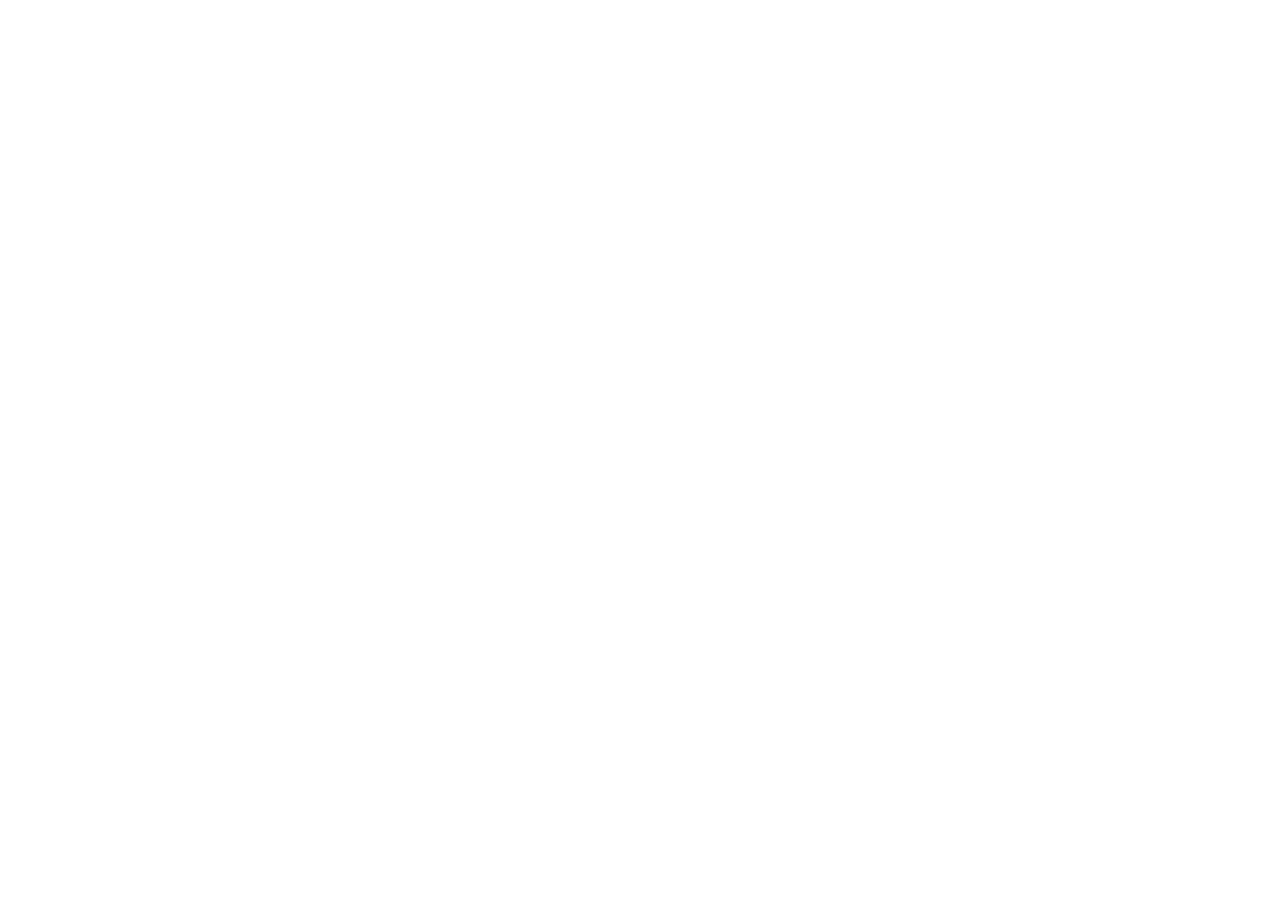
==== index.html @ e2520fad "added the html and css file" ====
<!DOCTYPE html>
<html lang="en">
<head>
    <meta charset="UTF-8">
    <meta name="viewport" content="width=device-width, initial-scale=1.0">
    <title>Influencer Gear page</title>
</head>
<body>
    <header>

    </header>
    <main>

    </main>
    <footer>
        
    </footer>
    
</body>
</html>
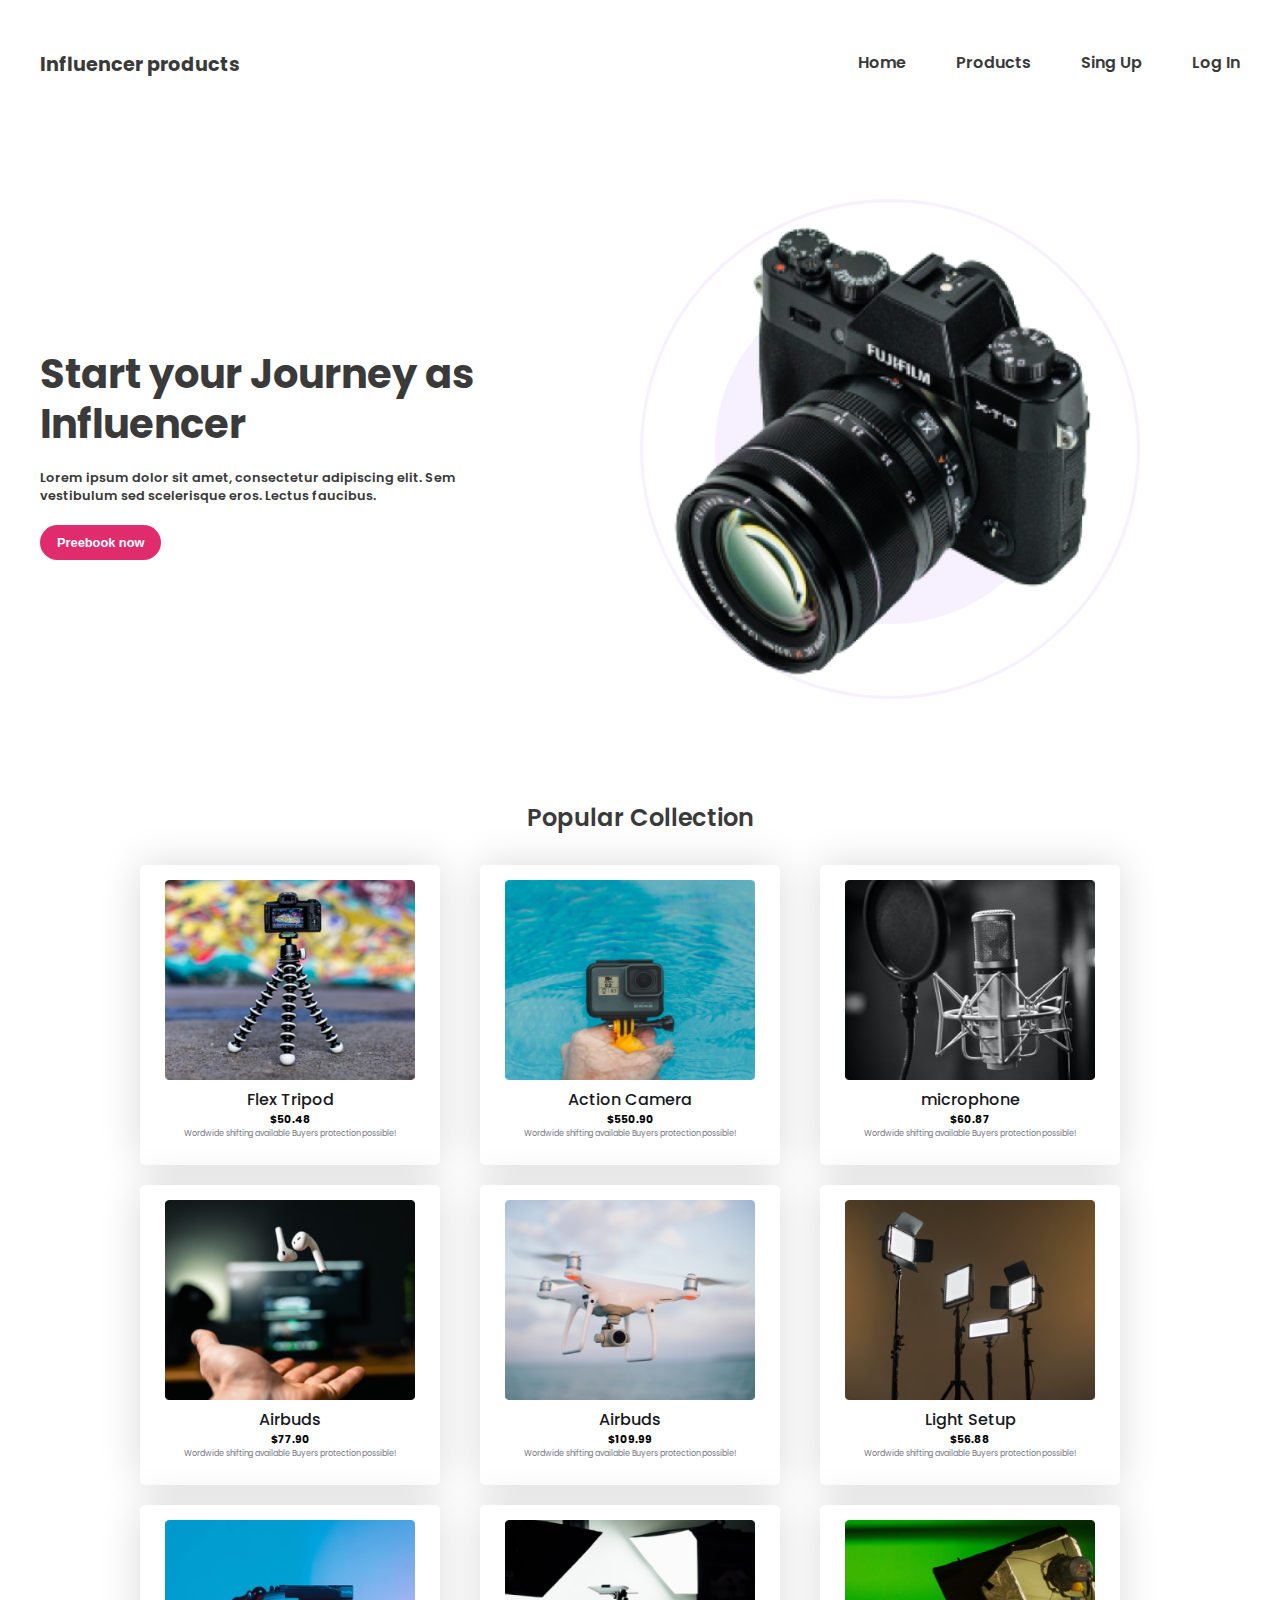
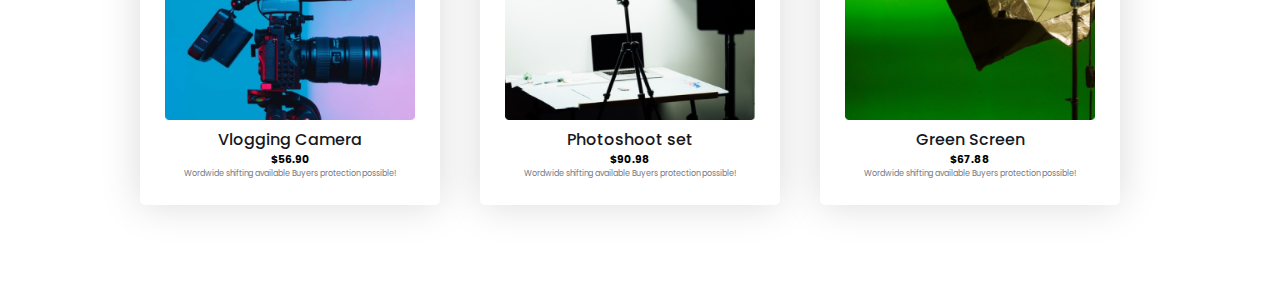
==== commit 37342dd0: "added the nav,header part,collection product part style and mobile device respons" ====
--- a/index.html
+++ b/index.html
@@ -4,16 +4,121 @@
     <meta charset="UTF-8">
     <meta name="viewport" content="width=device-width, initial-scale=1.0">
     <title>Influencer Gear page</title>
+    <link rel="stylesheet" href="./styles/style.css">
 </head>
 <body>
-    <header>
+    <header class="header">
+        <nav class="nav">
+            <h3 class="nav-title">Influencer products</h3>
+            <ul class="navbar">
+                <li class="nav-item"><a href="" class="link-item">Home</a></li>
+                <li class="nav-item"><a href="" class="link-item">Products</a></li>
+                <li class="nav-item"><a href="" class="link-item">Sing Up</a></li>
+                <li class="nav-item"><a href="" class="link-item">Log In</a></li>
+            </ul>
+
+        </nav>
+        <section class="journey-container">
+            <div class="journey-content">
+                <h2 class="journey-title">Start your Journey as 
+                    Influencer</h2>
+                <p class="journey-description">Lorem ipsum dolor sit amet, consectetur adipiscing elit. Sem<br> vestibulum sed scelerisque eros. Lectus faucibus.</p>
+                <button class="btn-primary">Preebook now</button>
+
+            </div>
+            <div class="camera-pic">
+                <img src="./images/main-camera.png">
+
+            </div>
+        </section>
 
     </header>
     <main>
+        <section class="collection">
+            <h3 class="title">Popular Collection</h3>
+            <div class="collection-pic">
+            <div class="image">
+                <img src="./images/tripod.png">
+                <h4 class="image-title">Flex Tripod</h4>
+                <h6 class="amount">$50.48</h6>
+                <p class="image-description">Wordwide shifting available
+                    Buyers protection possible!</p>
+
+            </div>
+            <div class="image">
+                <img src="./images/action.png">
+                <h4 class="image-title">Action Camera</h4>
+                <h6 class="amount">$550.90</h6>
+                <p class="image-description">Wordwide shifting available
+                    Buyers protection possible!</p>
+
+            </div>
+            <div class="image">
+                <img src="./images/mic.png">
+                <h4 class="image-title">microphone</h4>
+                <h6 class="amount">$60.87</h6>
+                <p class="image-description">Wordwide shifting available
+                    Buyers protection possible!</p>
+
+            </div>
+            <div class="image">
+                <img src="./images/airpod.png">
+                <h4 class="image-title">Airbuds</h4>
+                <h6 class="amount">$77.90</h6>
+                <p class="image-description">Wordwide shifting available
+                    Buyers protection possible!</p>
+
+            </div>
+            <div class="image">
+                <img src="./images/drone.png">
+                <h4 class="image-title">Airbuds</h4>
+                <h6 class="amount">$109.99</h6>
+                <p class="image-description">Wordwide shifting available
+                    Buyers protection possible!</p>
+
+            </div>
+            <div class="image">
+                <img src="./images/lights.png">
+                <h4 class="image-title">Light Setup</h4>
+                <h6 class="amount">$56.88</h6>
+                <p class="image-description">Wordwide shifting available
+                    Buyers protection possible!</p>
+
+            </div>
+            <div class="image">
+                <img  src="./images/camera.png">
+                <h4 class="image-title">Vlogging Camera</h4>
+                <h6 class="amount">$56.90</h6>
+                <p class="image-description">Wordwide shifting available
+                    Buyers protection possible!</p>
+
+            </div>
+            <div class="image">
+                <img src="./images/setup.png">
+                <h4 class="image-title">Photoshoot set</h4>
+                <h6 class="amount">$90.98</h6>
+                <p class="image-description">Wordwide shifting available
+                    Buyers protection possible!</p>
+
+            </div>
+            <div class="image">
+                <img src="./images/single-light.png">
+                <h4 class="image-title">Green Screen</h4>
+                <h6 class="amount">$67.88</h6>
+                <p class="image-description">Wordwide shifting available
+                    Buyers protection possible!</p>
+
+            </div>
+
+
+
+            </div>
+
+        </section>
 
     </main>
     <footer>
-        
+
     </footer>
     
 </body>
--- a/styles/style.css
+++ b/styles/style.css
@@ -0,0 +1,204 @@
+/* font family style */
+@import url('https://fonts.googleapis.com/css2?family=Poppins:ital,wght@0,100;0,200;0,300;0,400;0,500;0,600;0,700;0,800;0,900;1,100;1,200;1,300;1,400;1,500;1,600;1,700;1,800;1,900&display=swap');
+body{
+    font-family: "Poppins", sans-serif;
+}
+/* font style end */
+
+/* universal  */
+*{
+    box-sizing: border-box;
+    margin:0;
+    padding:0;
+}
+/* universal end */
+/* header style */
+.header{
+    max-width:1200px;
+    height: 700px;
+    
+    margin:0 auto;
+}
+
+/* nav style start */
+.navbar{
+    display:flex;
+    gap:50px;
+    margin-top:50px;
+    
+}
+.nav{
+    display:flex;
+    justify-content: space-between;
+    /* padding:50px 150px; */
+}
+.nav-item{
+    list-style: none;
+}
+.link-item{
+    text-decoration: none;
+    color:rgb(58, 58, 58);
+    font-weight:600;
+
+}
+.nav-title{
+    color: rgb(58, 58, 58);
+    font-size: 1.2rem;
+    font-weight: 700;
+    margin-top:50px;
+    
+
+}
+.journey-container{
+    display:flex;
+    gap:100px;
+}
+.journey-content{
+    max-width:500px;
+    height:450px;
+    margin-top:170px;
+}
+.journey-title{
+    color: rgb(58, 58, 58);
+    font-size: 2.5rem;
+    font-weight: 700;
+    line-height:50px;
+    margin-top:100px;
+}
+.journey-description{
+    color: rgb(58, 58, 58);
+    font-size: 0.8rem;
+    font-weight: 600;
+    margin-top:20px;
+
+}
+.btn-primary{
+    padding:10px 17px;
+    color: rgb(255, 255, 255);
+    font-size: 0.8rem;
+    font-weight: 700;
+    border-radius: 35px;
+    background-color:rgb(224, 44, 109);
+    border:none;
+    margin-top:20px;
+
+}
+
+
+
+.camera-pic{
+    max-width:500px;
+    height:500px;
+    margin-top:120px;
+    
+    background-image: url(../images/Circle\ design.svg);
+    background-repeat: no-repeat;
+    background-size: cover;
+}
+.camera-pic img{
+    width:100%;
+    height:100%;
+}
+
+/* collection style */
+.collection{
+    max-width:1000px;
+    height:1000px;
+    
+    margin:0 auto;
+    margin-bottom:100px;
+    margin-top:100px;
+}
+.title{
+    color: rgb(58, 58, 58);
+    font-size: 1.5rem;
+    font-weight: 600;
+    text-align: center;
+    margin-bottom:30px;
+
+}
+.collection-pic{
+    display:grid;
+    grid-template-columns: repeat(3, 1fr);
+    gap:20px;
+}
+
+.image{
+    width:300px;
+    height:300px;
+    
+    padding:15px;
+    text-align: center;
+    border-radius: 5px;
+    box-shadow: 0px 0px 40px 0px rgba(0, 0, 0, 0.15);
+    background: rgb(255, 255, 255);
+    
+}
+.image img{
+    width:250px;
+    height:200px;
+}
+.image-title{
+    color: rgb(24, 25, 31);
+    font-size: 1rem;
+    font-weight: 500;
+
+}
+.image-description{
+    color: rgb(120, 120, 133);
+    font-size: 0.5rem;
+    
+
+}
+
+
+
+
+/* mobile device responsive */
+
+@media screen and (max-width:576px) {
+    .nav, .navbar, .journey-container{
+        flex-direction: column;
+    }
+    .nav{
+        align-items: center;
+    }
+    .journey-content{
+        margin-top:20px;
+        text-align: center;
+    }
+    .journey-container{
+        gap:10px;
+    }
+    .camera-pic{
+        margin-top:10px;
+        width:100%;
+        height:100%;
+    }
+    .collection-pic{
+        grid-template-columns: repeat(1, 1fr);
+    }
+    .collection{
+        margin-top:600px;
+        text-align: center;
+    }
+    .image{
+        width:100%;
+    }
+}
+
+
+/* tablet responsive media query */
+@media screen and (min-width:577px) and (max-width:992px){
+    .nav{
+        flex-direction: column;
+        text-align: center;
+    }
+    .journey-container{
+        flex-direction: column;
+        
+    }
+    .journey-content{
+        text-align: center;
+    }
+}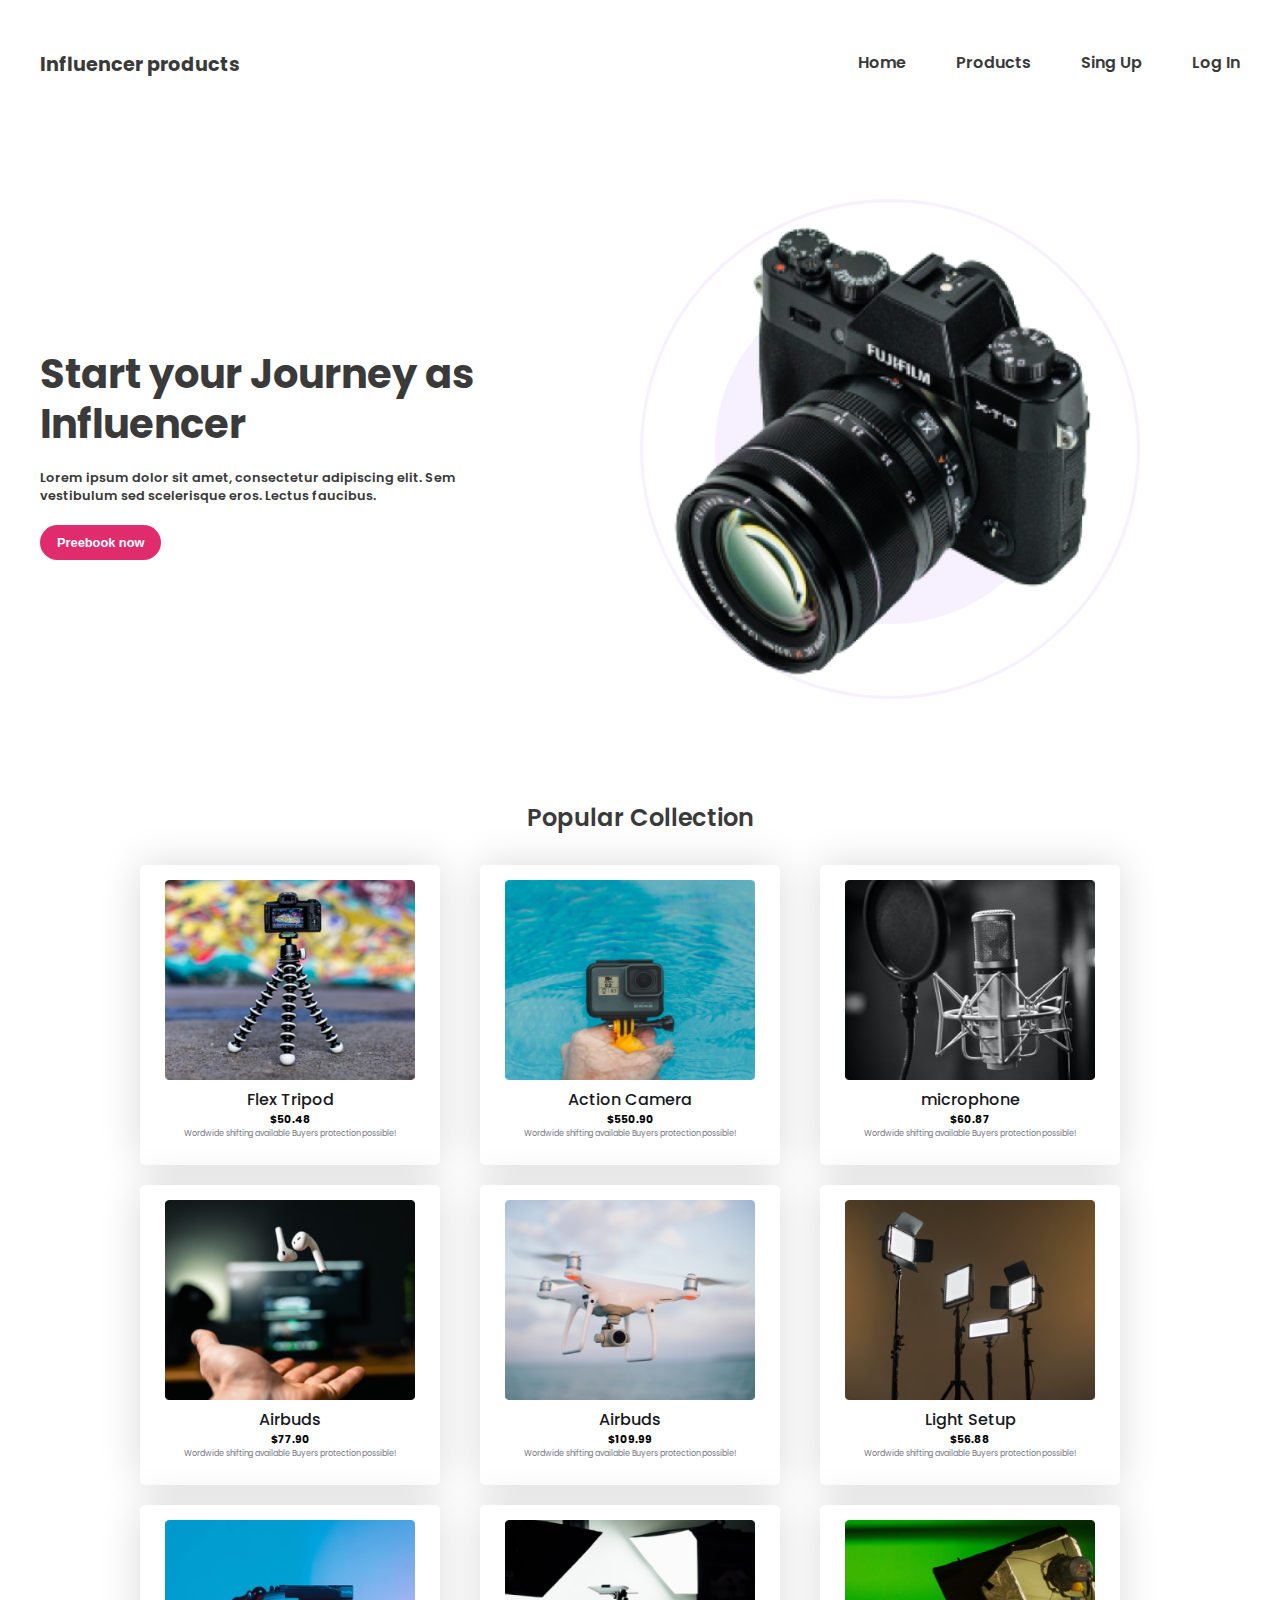
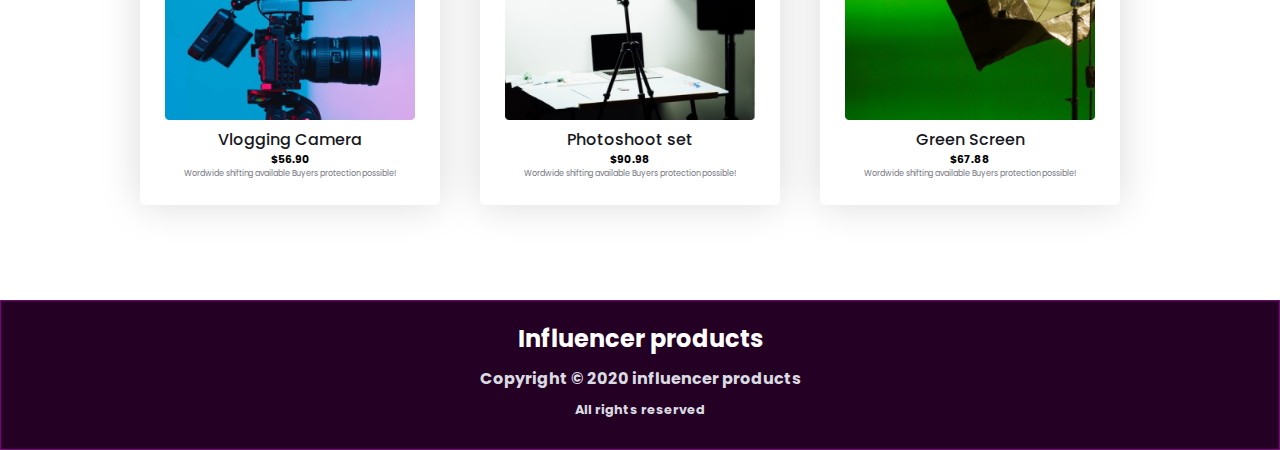
==== commit db5d7bac: "added the footer part" ====
--- a/index.html
+++ b/index.html
@@ -117,7 +117,12 @@
         </section>
 
     </main>
-    <footer>
+    <footer class="footer">
+        <div class="content">
+            <h3 class="title2">Influencer products</h3>
+            <p class="description">Copyright © 2020  influencer products</p>
+            <p class="description2">All rights reserved</p>
+            </div>
 
     </footer>
     
--- a/styles/style.css
+++ b/styles/style.css
@@ -150,6 +150,42 @@
     
 
 }
+.footer{
+    width:100%;
+    height:150px;
+    background-color:rgb(37, 0, 37);
+}
+.title2{
+    color: rgb(255, 255, 255);
+    font-size: 1.5rem;
+    font-weight: 700;
+    margin-top:20px;
+    
+    
+
+}
+.description{
+    color: rgb(217, 219, 225);
+    font-size: 1rem;
+    font-weight: 700;
+    margin-top:10px;
+    
+
+}
+.description2{
+    color: rgb(217, 219, 225);
+    font-size: 0.8rem;
+    font-weight: 700;
+    margin-top:10px;
+    
+}
+.content{
+    height:150px;
+    text-align: center;
+    border:1px solid purple;
+
+    
+}
 
 
 
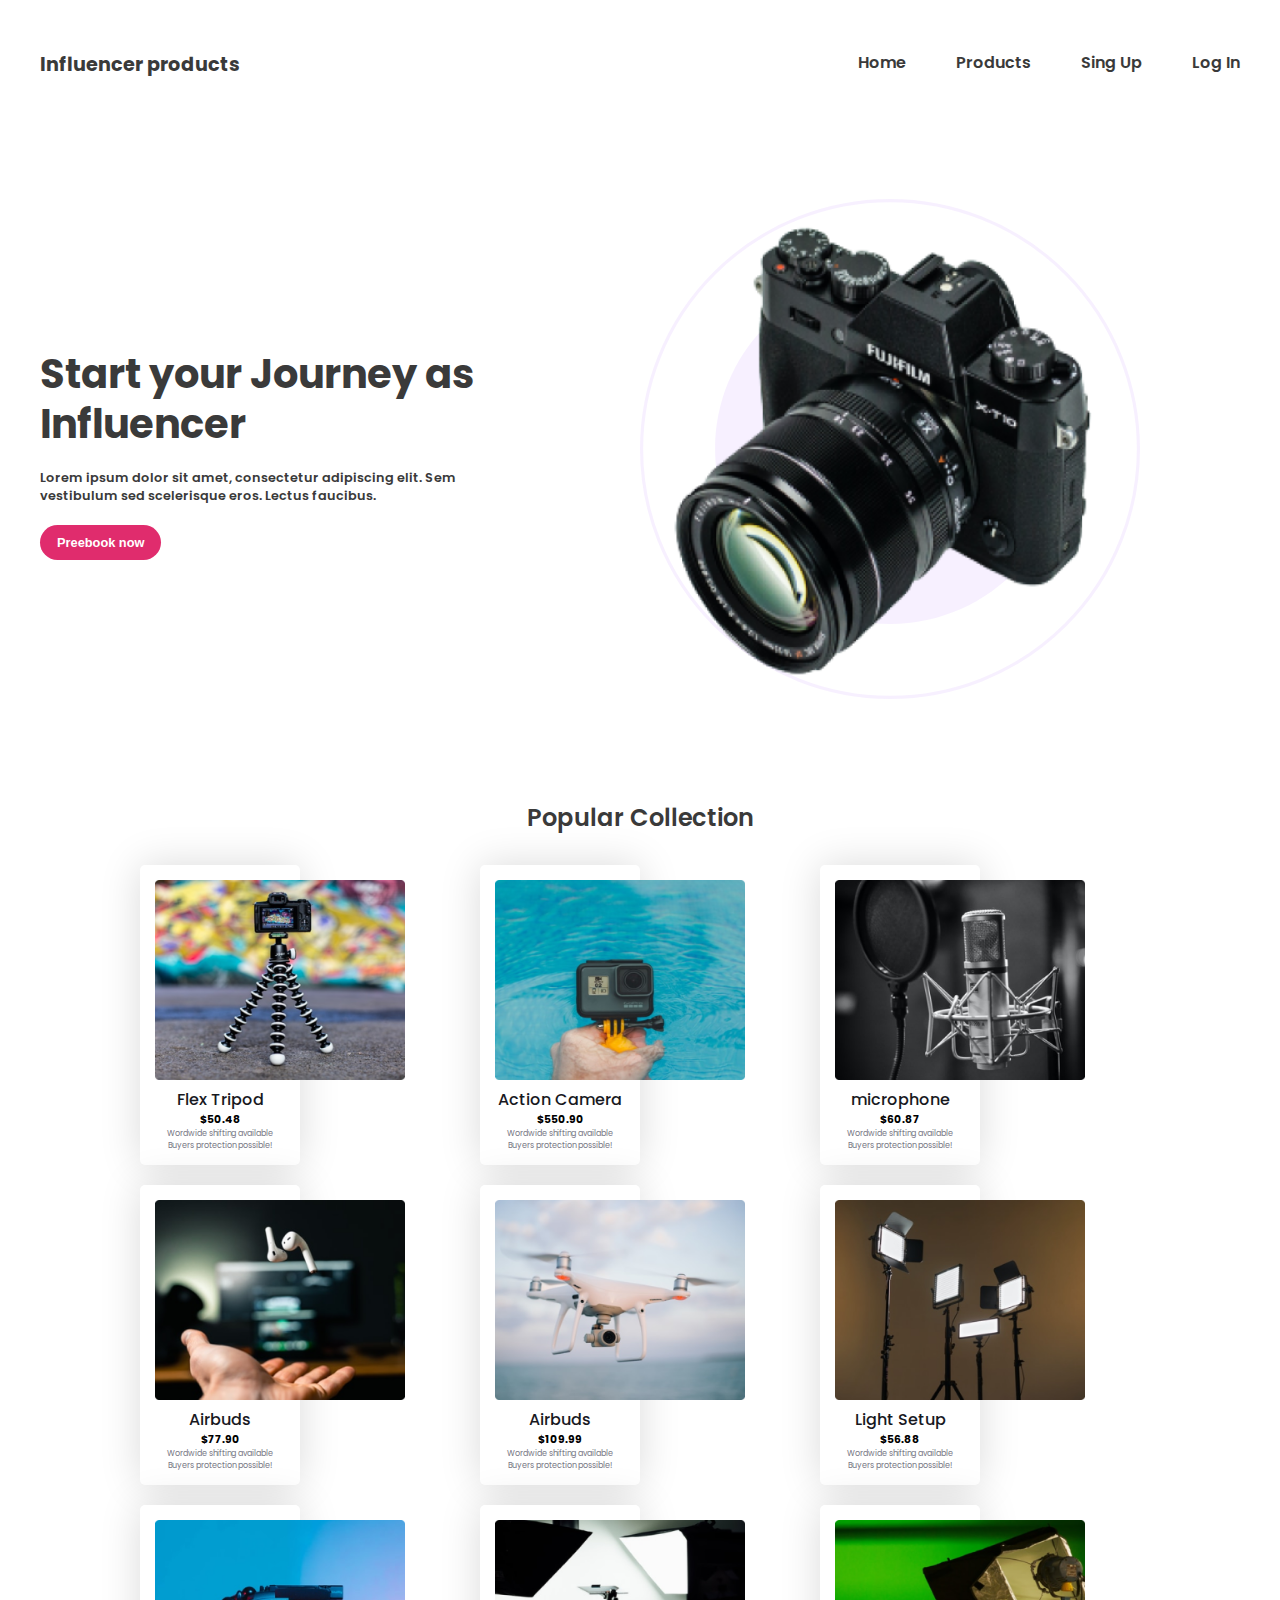
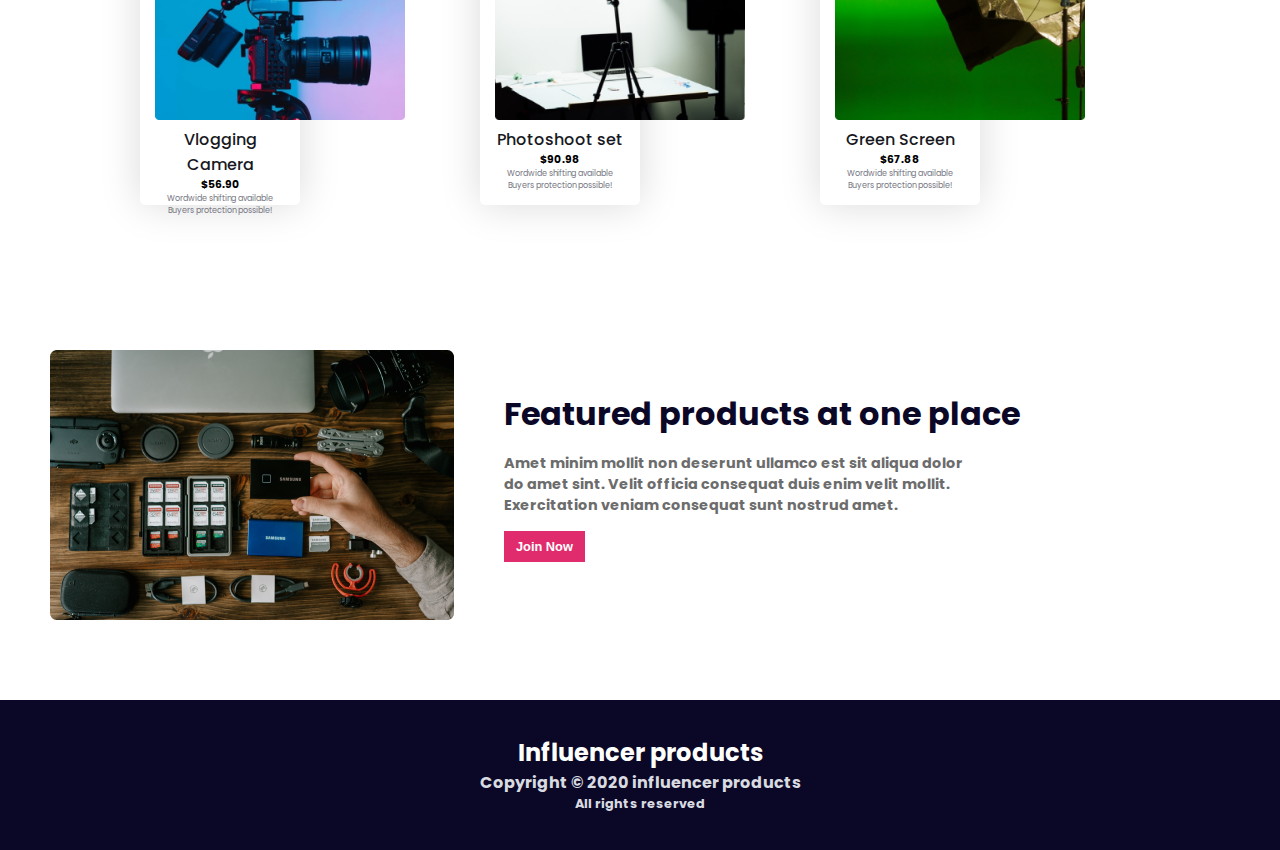
==== commit 1c2c0f08: "added the main and footer pat design" ====
--- a/index.html
+++ b/index.html
@@ -115,14 +115,30 @@
             </div>
 
         </section>
+        <!-- featured products -->
+         <section class="feature-product">
+            <div class="feature-image">
+                <img src="./images/gear.png">
+
+            </div>
+            <div class="feature-content">
+                <h2 class="feature-title">Featured products at one place</h2>
+                <p class="feature-description">Amet minim mollit non deserunt ullamco est sit aliqua dolor<br> do amet sint. Velit officia consequat duis enim velit mollit.<br> Exercitation veniam consequat sunt nostrud amet.</p>
+                <button class="btn">Join Now</button>
+
+            </div>
+
+         </section>
 
     </main>
     <footer class="footer">
-        <div class="content">
-            <h3 class="title2">Influencer products</h3>
-            <p class="description">Copyright © 2020  influencer products</p>
-            <p class="description2">All rights reserved</p>
-            </div>
+        <div class="footer-content">
+            <h2 class="footer-title">Influencer products</h2>
+            <h6 class="footer-description">Copyright © 2020  influencer products</h6>
+            <p class="footer-description-2">All rights reserved</p>
+
+        </div>
+        
 
     </footer>
     
--- a/styles/style.css
+++ b/styles/style.css
@@ -124,7 +124,7 @@
 }
 
 .image{
-    width:300px;
+    width:50%;
     height:300px;
     
     padding:15px;
@@ -150,43 +150,82 @@
     
 
 }
+/* featured product */
+.feature-product{
+    /* width:1200px; */
+    height:400px;
+    
+    margin:0 auto;
+    
+    display:flex;
+
+}
+.feature-image{
+    max-width:50%;
+    height:400px;
+    
+    padding:50px;
+    text-align: center;
+}
+.feature-content{
+    max-width:50%;
+    height:300px;
+    
+    margin-top:90px;
+}
+.feature-title{
+    color: rgb(10, 8, 38);
+    font-size: 2rem;
+    font-weight: 700;
+
+}
+.feature-description{
+    color: rgb(108, 108, 108);
+    font-size: 0.9rem;
+    font-weight: 700;
+    margin-top:15px;
+
+}
+.btn{
+    padding:8px 12px 8px 12px;
+    background: rgb(224, 44, 109);
+    color: rgb(255, 255, 255);
+    font-size: 0.8rem;
+    font-weight: 700;
+    border:none;
+    margin-top:15px;
+
+}
+/* footer style */
 .footer{
-    width:100%;
+    max-width:100%;
     height:150px;
-    background-color:rgb(37, 0, 37);
-}
-.title2{
+    background: rgb(10, 8, 38);
+}
+.footer-title{
     color: rgb(255, 255, 255);
     font-size: 1.5rem;
     font-weight: 700;
-    margin-top:20px;
-    
-    
-
-}
-.description{
+    margin-top:30px;
+
+}
+.footer-description{
     color: rgb(217, 219, 225);
     font-size: 1rem;
     font-weight: 700;
-    margin-top:10px;
-    
-
-}
-.description2{
+
+}
+.footer-description-2{
     color: rgb(217, 219, 225);
     font-size: 0.8rem;
     font-weight: 700;
-    margin-top:10px;
-    
-}
-.content{
-    height:150px;
+
+}
+.footer-content{
+    
+    padding:5px;
     text-align: center;
-    border:1px solid purple;
-
-    
-}
-
+}
 
 
 
@@ -221,10 +260,38 @@
     .image{
         width:100%;
     }
-}
-
-
-/* tablet responsive media query */
+    /* .footer{
+        width:100%;
+        height:100%;
+    } */
+     .feature-product{
+        flex-direction: column;
+        margin-top:1900px;
+        
+        
+     }
+     .feature-image img{
+        width:100%;
+        height:100%;
+        margin-right:200px;
+        
+    
+        
+     }
+     .feature-content{
+        width:100%;
+        text-align: center;
+        
+     }
+
+
+     .footer-content{
+        margin-top:400px;
+     }
+}
+
+
+/* tablet responsive media query
 @media screen and (min-width:577px) and (max-width:992px){
     .nav{
         flex-direction: column;
@@ -237,4 +304,4 @@
     .journey-content{
         text-align: center;
     }
-}+} */